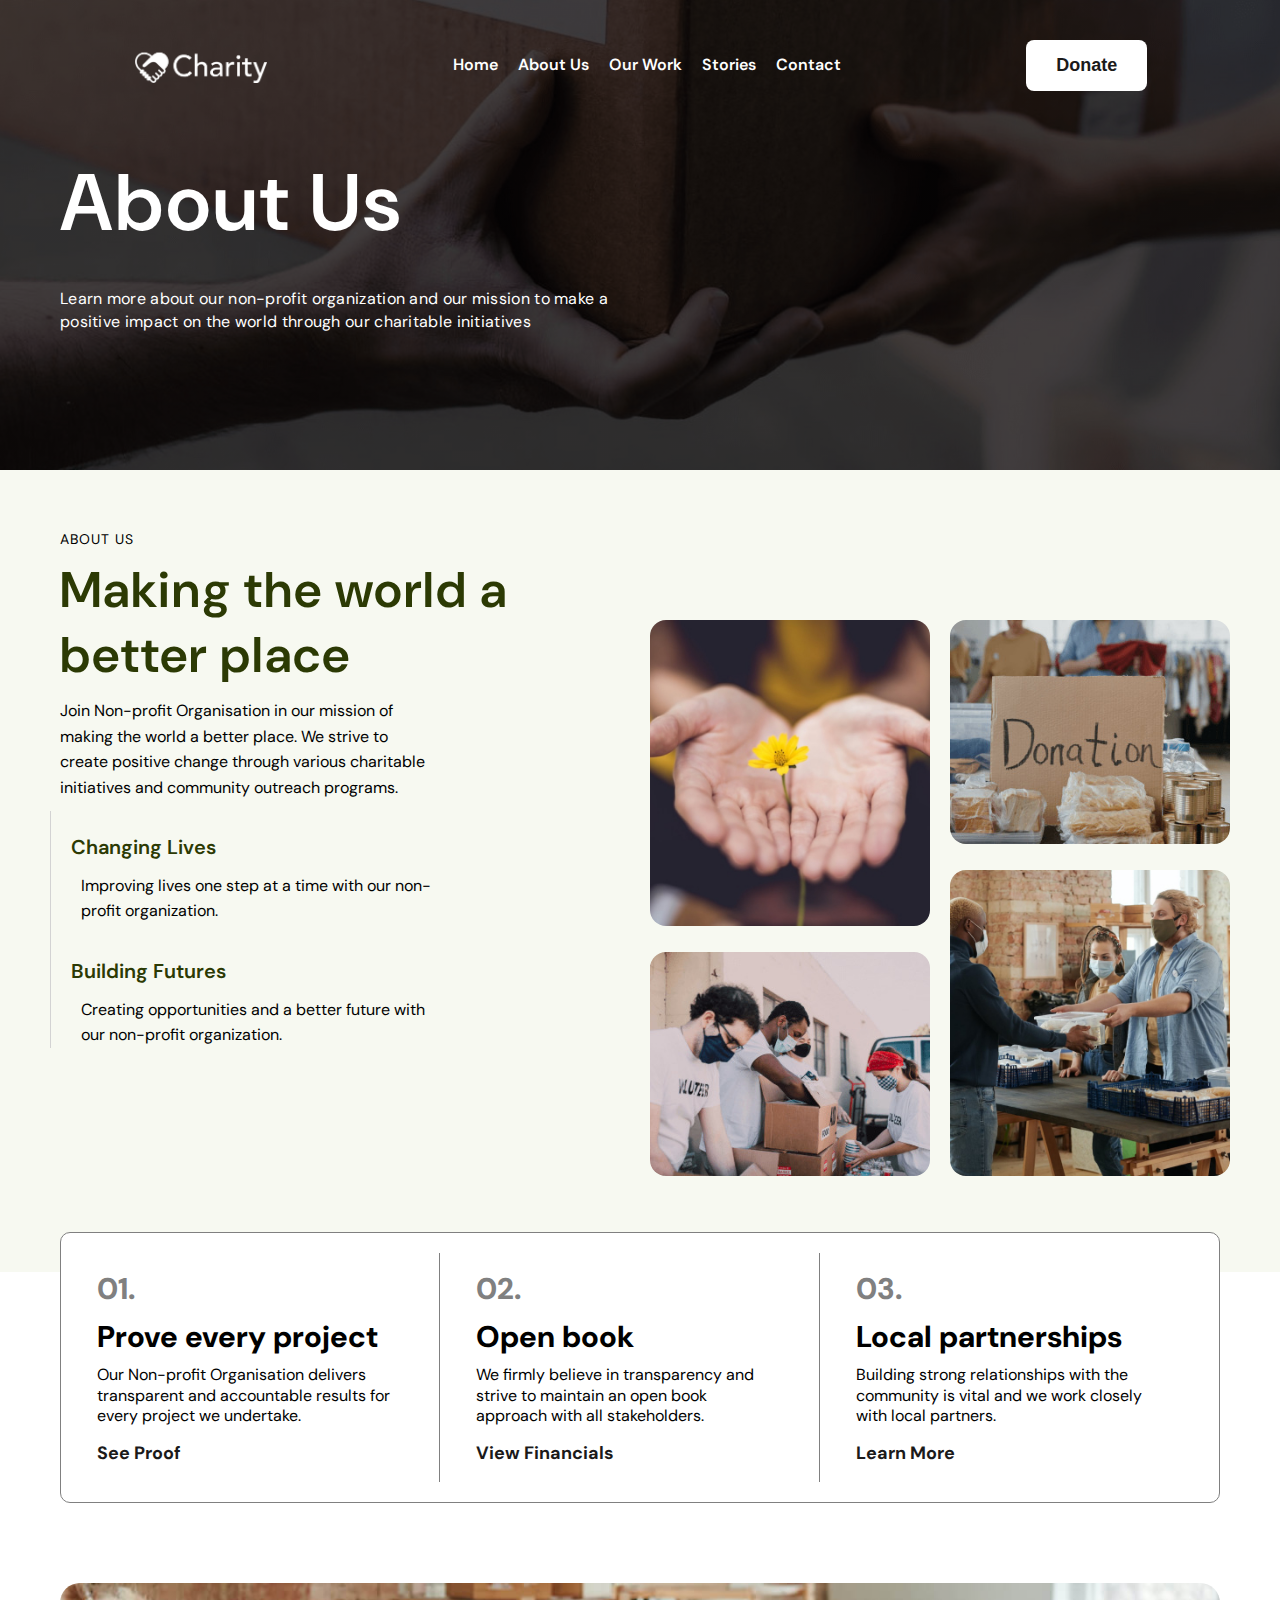
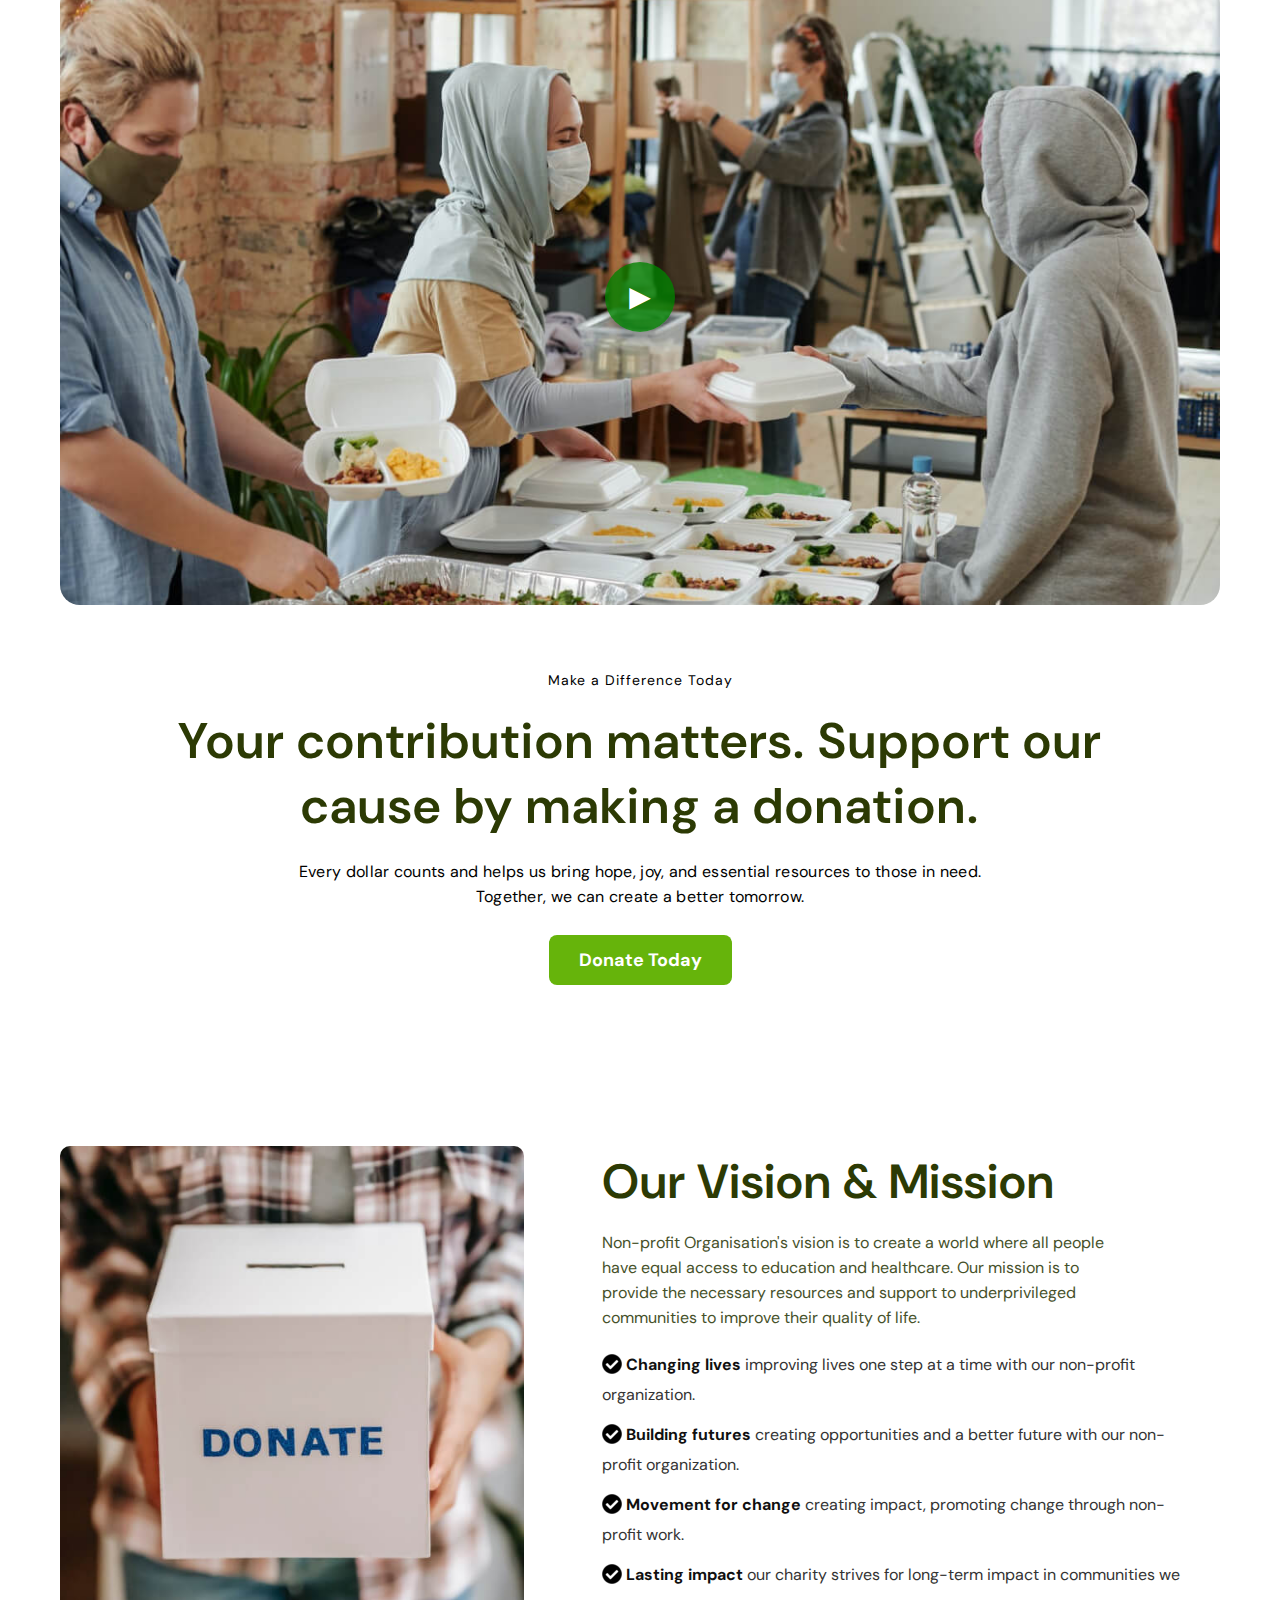
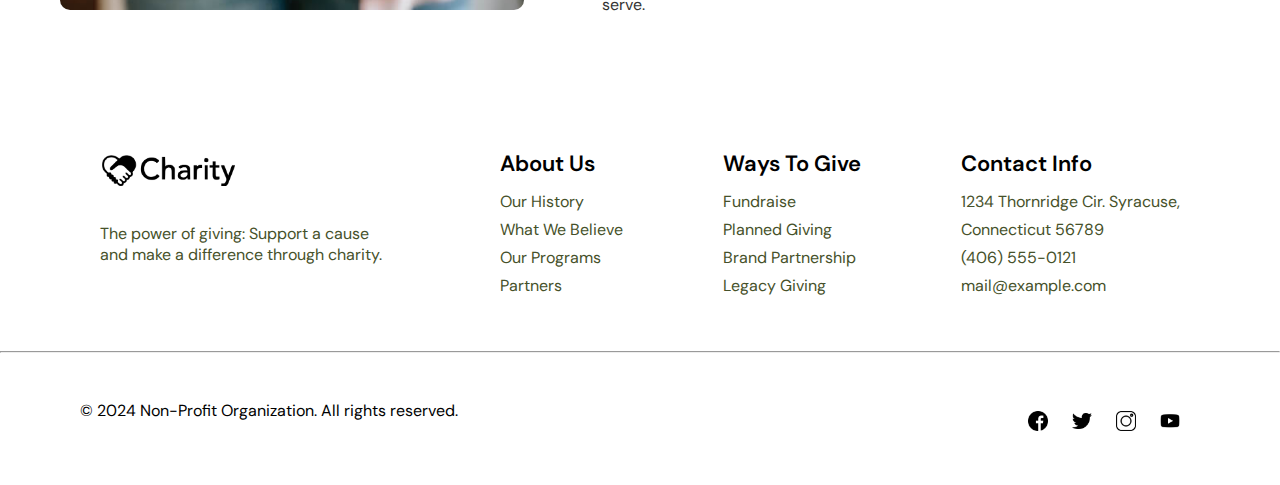
==== pages/about.html @ 6f776056 "first message" ====
<!DOCTYPE html>
<html lang="en">
  <head>
    <meta charset="UTF-8" />
    <meta name="viewport" content="width=device-width, initial-scale=1.0" />
    <link rel="preconnect" href="https://fonts.googleapis.com" />
    <link rel="preconnect" href="https://fonts.gstatic.com" crossorigin />
    <link
      href="https://fonts.googleapis.com/css2?family=DM+Sans:ital,opsz,wght@0,9..40,100..1000;1,9..40,100..1000&display=swap"
      rel="stylesheet"
    />
    <link rel="stylesheet" href="./about.css" />
    <title>About | Charity</title>
  </head>
  <body>
    <header class="header">
      <div class="navBar">
        <div class="logo">
          <img src="../assets/logo.png" alt="Logo" height="40px" />
        </div>
        <nav class="navList">
          <ul class="nav-list">
            <li><a href="../index.html">Home</a></li>
            <li><a href="#aboutus">About Us</a></li>
            <li><a href="./ourWork.html">Our Work</a></li>
            <li><a href="./stories.html">Stories</a></li>
            <li><a href="./contact.html">Contact</a></li>
          </ul>
        </nav>
        <button class="donate-btn"><a href="#donate">Donate</a></button>
        <div class="menu-icon" onclick="toggleMenu()">☰</div>
      </div>

      <section class="hero">
        <div class="hero-content">
          <h1>About Us</h1>
          <p>
            Learn more about our non-profit organization and our mission to make
            a <br />positive impact on the world through our charitable
            initiatives
          </p>
        </div>
      </section>
    </header>

    <div class="aboutWrapper">
      <div class="about-text">
        <div>
          <h3 class="aboutus">ABOUT US</h3>
          <h2>Making the world a better place</h2>
          <p>
            Join Non-profit Organisation in our mission of making the world a
            better place. We strive to create positive change through various
            charitable initiatives and community outreach programs.
          </p>
          <div class="about-subText">
            <h6>Changing Lives</h6>
            <p>
              Improving lives one step at a time with our non-profit
              organization.
            </p>
            <br />
            <h6>Building Futures</h6>
            <p>
              Creating opportunities and a better future with our non-profit
              organization.
            </p>
          </div>
        </div>
      </div>
      <div class="about">
        <div class="aboutImages-01">
          <div>
            <img src="../assets/01.jpg" alt="" />
          </div>
          <div>
            <img src="../assets/02.jpg" alt="" />
          </div>
        </div>
        <div class="aboutImages-02">
          <div>
            <img src="../assets/03.jpg" alt="" />
          </div>
          <div>
            <img src="../assets/04.jpg" alt="" />
          </div>
        </div>
      </div>
    </div>
    <div class="cards-wrapper">
      <div class="cards">
        <div class="card-01">
          <h5 class="numbers">01.</h5>
          <h5 class="headings">Prove every project</h5>
          <p>
            Our Non-profit Organisation delivers transparent and accountable
            results for every project we undertake.
          </p>
          <a href="#home">See Proof</a>
        </div>
        <div class="card-02">
          <h5 class="numbers">02.</h5>
          <h5 class="headings">Open book</h5>
          <p>
            We firmly believe in transparency and strive to maintain an open
            book approach with all stakeholders.
          </p>
          <a href="#home">View Financials</a>
        </div>
        <div class="card-03">
          <h5 class="numbers">03.</h5>
          <h5 class="headings">Local partnerships</h5>
          <p>
            Building strong relationships with the community is vital and we
            work closely with local partners.
          </p>
          <a href="#home">Learn More</a>
        </div>
      </div>
    </div>

    <div>
      <div class="video-thumbnail">
        <img src="../assets/about-01.jpg" alt="Food Distribution Image" />
        <div class="play-button"></div>
      </div>
    </div>

    <div class="make_difference">
      <h3 class="aboutus">Make a Difference Today</h3>
      <h2>
        Your contribution matters. Support our <br />cause by making a donation.
      </h2>
      <p>
        Every dollar counts and helps us bring hope, joy, and essential
        resources to those in need.<br />
        Together, we can create a better tomorrow.
      </p>
      <div id="submitBtnDiv">
        <a href="#" id="submitBtn">Donate Today</a>
      </div>
    </div>

    <!-- <div class="mission_vission_wrapper">
      <div class="misionVision">
        <img src="../assets/about-02.jpg" href="" />
        <div>
          <h2>Our Vision & Mission</h2>
          <p class="img-description">
            Non-profit Organisation's vision is to create a world where all people have equal access to education and healthcare. Our mission is to provide the necessary resources and support to underprivileged communities to improve their quality of life.
          </p>
          <div class="checkmark">
            <ul>
              <li>Changing lives improving lives one step at a time with our non-profit organization.</li>
              <li>Building futures creating opportunities and a better future with our non-profit organization.</li>
              <li>Movement for change creating impact, promoting change through non-profit work.</li>
              <li>Lasting impact our charity strives for long-term impact in communities we serve.</li>
            </ul>
          </div>
        </div>
      </div>
    </div> -->



    <section class="vision-mission">
      <div class="image-container">
        <img src="../assets//about-02.jpg" alt="Donate Box">
      </div>
      <div class="content-container">
        <h2>Our Vision & Mission</h2>
        <p>
          Non-profit Organisation's vision is to create a world where all people have equal access to education and healthcare. Our mission is to provide the necessary resources and support to underprivileged communities to improve their quality of life.
        </p>
        <ul>
          <li><span><img src="../assets/tickMark.png" /></span> <span>Changing lives</span> improving lives one step at a time with our non-profit organization.</li>
          <li><span><img src="../assets/tickMark.png" /></span> <span>Building futures</span> creating opportunities and a better future with our non-profit organization.</li>
          <li><span><img src="../assets/tickMark.png" /></span> <span>Movement for change</span> creating impact, promoting change through non-profit work.</li>
          <li><span><img src="../assets/tickMark.png" /></span> <span>Lasting impact</span> our charity strives for long-term impact in communities we serve.</li>
        </ul>
      </div>
    </section>







    <footer class="footer-wrapper">
      <div class="footer">
        <div>
          <ul>
            <li>
              <img src="../assets/logo_black.png" alt="logo" />
            </li>
            <li>
              <p>
                The power of giving: Support a cause and make a difference
                through charity.
              </p>
            </li>
          </ul>
        </div>
        <div>
          <ul>
            <h6>About Us</h6>
            <li>
              <a href="#">Our History</a>
            </li>
            <li>
              <a href="#">What We Believe</a>
            </li>
            <li>
              <a href="#">Our Programs</a>
            </li>
            <li>
              <a href="#">Partners</a>
            </li>
          </ul>
        </div>
        <div>
          <ul>
            <h6>Ways To Give</h6>
            <li>
              <a href="#">Fundraise</a>
            </li>
            <li>
              <a href="#">Planned Giving</a>
            </li>
            <li>
              <a href="#">Brand Partnership</a>
            </li>
            <li>
              <a href="#">Legacy Giving</a>
            </li>
          </ul>
        </div>
        <div>
          <ul>
            <h6>Contact Info</h6>
            <li>
              <a href="#">1234 Thornridge Cir. Syracuse,</a>
            </li>
            <li>
              <a href="#">Connecticut 56789</a>
            </li>
            <li>
              <a href="#">(406) 555-0121</a>
            </li>
            <li>
              <a href="#">mail@example.com</a>
            </li>
          </ul>
        </div>
      </div>
      <hr style="color: gray" />
      <div class="copyrights-part">
        <div>© 2024 Non-Profit Organization. All rights reserved.</div>
        <div class="social-links">
          <img src="../assets/facebook.png" alt="fb-icon" />
          <img src="../assets/twitter.png" alt="twitter-icon" />
          <img src="../assets/instagram.png" alt="insta-icon" />
          <img src="../assets/youtube.png" alt="youtube-icon" />
        </div>
      </div>
    </footer>

    <script src="../index.js"></script>
  </body>
</html>
---- pages/about.css ----
/* General Reset */
* {
  margin: 0;
  padding: 0;
  box-sizing: border-box;
}

body {
  font-family: "DM Sans", "sans";
  line-height: 1.3;
}
/* Header Styling */
.header {
  background-image: linear-gradient(rgba(0, 0, 0, 0.7), rgba(0, 0, 0, 0.7)),
    url("../assets/about-bg.jpg");
  background-size: cover;
  background-position: center center;
  color: white;
  text-align: center;
  height: 470px;
  align-items: center;
  color: white;
  /* position: fixed; */
  width: 100%;
  z-index: 1000;
}

.logo img {
  height: 40px;
}

.navBar {
  display: flex;
  justify-content: space-around;
  align-items: center;
  padding: 40px;
}

.nav-list {
  display: flex;
  justify-content: space-around;
  list-style: none;
  gap: 20px;
}

.nav-list li a {
  color: white;
  text-decoration: none;
  font-weight: 600;
}

.donate-btn {
  padding: 15px 30px;
  background-color: #ffffff;
  border: none;
  border-radius: 8px;
  cursor: pointer;
}

.donate-btn a {
  text-decoration: none;
  color: #1b1a1a;
  font-size: 18px;
  font-weight: 700;
  transition: background-color 0.3s;
}
.donate-btn:hover {
  transition: background-color 0.3s;
  background-color: #66b40b;
}
.menu-icon {
  display: none;
  font-size: 24px;
  color: white;
  cursor: pointer;
}

/* Hero Section */
.hero {
  display: flex;
  flex-direction: column;
  justify-content: center;
  padding: 20px;
  text-align: center;
}

.hero-content h1 {
  font-size: 80px;
  font-weight: 600;
  margin-bottom: 2rem;
  letter-spacing: 3px;
  text-align: left;
  padding-left: 40px;
}

.hero-content p {
  font-size: 16px;
  font-weight: 400;
  margin-bottom: 1rem;
  letter-spacing: 0.3px;
  line-height: 23px;
  text-align: left;
  padding-left: 40px;
}

.cta-button {
  background-color: #66b40b;
  color: white;
  padding: 0.75rem 2rem;
  text-decoration: none;
  font-size: 1.2rem;
  font-weight: bold;
  border-radius: 5px;
  margin-top: 5px;
}

.cta-button:hover {
  background-color: #5b9f0c;
  color: white;
}
.aboutWrapper {
  display: flex;
  flex-direction: row;
  justify-content: space-between;
  padding: 50px;
  background-color: #f7f9f1;
  /* margin: 100px 1px 0px 1px; */
}
.about {
  display: flex;
  flex-direction: row;
  gap: 20px;
  /* background-color: #f7f9f1; */
  margin-top: 100px;
  margin-bottom: 40px;
}
.about img {
  border-radius: 16px;
  width: 280px;
}
.aboutImages-01 {
  display: flex;
  flex-direction: column;
  gap: 20px;
  border-radius: 16px;
}
.aboutImages-02 {
  display: flex;
  flex-direction: column;
  gap: 20px;
  border-radius: 16px;
}
.aboutImages img {
  width: 280px;
  height: auto;
  border-radius: 12px;
  box-shadow: 0 4px 6px rgba(0, 0, 0, 0.1);
  object-fit: cover;
}
.about {
  margin-bottom: 40px;
}
.about-wrap {
  /* margin-left: auto; */
  padding: 40px;
  display: flex;
  justify-content: space-between;
}
.about-text h3 {
  margin: 10px;
  font-size: 14px !important;
  letter-spacing: 1px;
  font-weight: 400;
}
.about-text h2 {
  margin: 10px;
  font-size: 50px;
  color: #2c3a04;
  font-weight: 600;
  width: 450px;
  letter-spacing: 2px;
  /* line-height: 2px; */
}
.about-text p {
  /* margin: 10px;
    width: 450px; */

  margin: 10px;
  font-size: 16px;
  font-weight: 400;
  line-height: 1.6;
  width: 370px;
  letter-spacing: 0px;
}
.about-text h6 {
  font-size: 1.25rem;
  line-height: 1.6em;
  font-weight: 600;
  color: #2c3a04;
}
.about-subText {
  border-left: 1px solid lightgrey;
  padding-top: 20px;
  padding-left: 20px;
}

.cards {
  display: flex;
  /* text-align: center; */
  justify-content: flex-start;
  background-color: #ffffff;
  margin: -40px 60px;
  padding: 10px;
  border: 1px solid gray;
  border-radius: 10px;
}
.cards p {
  width: 300px;
}
.card-01,
.card-02,
.card-03 {
  width: 500px;
  margin: 10px;
  padding: 1em 1em;
}
.card-01,
.card-02 {
  border-right: 1px solid gray;
}
.numbers {
  font-weight: 800;
  font-size: 30px;
  color: gray;
  margin-bottom: 9px;
}
.headings {
  font-weight: 800;
  font-size: 30px;
  color: black;
  margin-bottom: 9px;
}
.card-01 a {
  text-decoration: none;
  color: #1b1a1a;
  font-size: 18px;
  font-weight: 700;
  margin-top: 9px;
}
.card-01 a::after {
  /* content: url("./assets/right.png"); */
  width: 10px;
  height: 8px;
}
.card-02 a {
  text-decoration: none;
  color: #1b1a1a;
  font-size: 18px;
  font-weight: 700;
  margin-top: 9px;
}
.card-02 a::after {
  content: url();
}
.card-03 a {
  text-decoration: none;
  color: #1b1a1a;
  font-size: 18px;
  font-weight: 700;
  margin-top: 9px;
}
.card-01 p {
  margin-top: 8px;
  margin-bottom: 8px;
  font-size: 16px;
  font-weight: 400;
  margin-bottom: 15px;
}
.card-02 p {
  margin-top: 8px;
  margin-bottom: 8px;
  font-size: 16px;
  font-weight: 400;
  margin-bottom: 15px;
}
.card-03 p {
  margin-top: 8px;
  margin-bottom: 8px;
  font-size: 16px;
  font-weight: 400;
  margin-bottom: 15px;
}

.video-thumbnail {
  position: relative;
  width: 100%;
  /* max-width: 800px; */
  margin: auto;
  padding: 60px;
  margin-top: 60px;
  border-radius: 20px;
  overflow: hidden;
}

.video-thumbnail img {
  width: 100%;
  height: auto;
  object-fit: cover;
  border-radius: 20px;
}

.play-button {
  position: absolute;
  top: 50%; /* Center the button vertically */
  left: 50%; /* Center the button horizontally */
  transform: translate(-50%, -50%);
  background-color: rgba(0, 128, 0, 0.8);
  width: 70px;
  height: 70px;
  border-radius: 50%;
  display: flex;
  justify-content: center;
  align-items: center;
  box-shadow: 0px 4px 10px rgba(0, 0, 0, 0.3);
  cursor: pointer;
  transition: transform 0.3s ease, box-shadow 0.3s ease;
}

.play-button:hover {
  transform: translate(-50%, -50%) scale(1.1);
  box-shadow: 0px 6px 12px rgba(0, 0, 0, 0.5);
}

.play-button::before {
  content: "▶";
  color: white;
  font-size: 28px;
  font-weight: bold;
}
.make_difference h3 {
  /* margin: 10px; */
  font-size: 14px !important;
  letter-spacing: 1px;
  font-weight: 400;
  text-align: center;
}
.make_difference h2{
    font-size: 50px;
    color: #2c3a04;
    font-weight: 600;
    letter-spacing: 2px;
    text-align: center;
    margin-top: 20px;
}
.make_difference p{
  margin-top: 20px;
  text-align: center;
  line-height: 25px;
  letter-spacing: 0.3px;
}

.make_difference a {
  background-color: #66b40b;
  color: white;
  border-radius: 8px;
  padding: 13px 30px;
  text-decoration: none;
  font-size: 18px;
  font-weight: 700;
}
#submitBtnDiv{
  text-align: center;
  margin-top: 40px;
  margin-bottom: 80px;
}
/* 
.misionVision .img-description {
  font-size: 16px;
  font-weight: 400;
  width: 510px;
  line-height: 25px;
  margin-bottom: 20px;
}
.checkmark li{
  list-style-type: none;
  list-style-image: url("../assets/tickMark.png");
  line-height: 25px;
  margin-left: 20px;
} */



.vision-mission {
  display: flex;
  flex-wrap: wrap;
  align-items: center;
  justify-content: space-between;
  padding: 60px;
  background-color: #ffffff;
  border-radius: 10px;
  /* box-shadow: 0 4px 6px rgba(0, 0, 0, 0.1); */
}

.image-container {
  flex: 1;
  max-width: 40%;
  text-align: center;
}

.image-container img {
  max-width: 100%;
  border-radius: 10px;
}

.content-container {
  flex: 2;
  max-width: 55%;
  padding: 20px;
}

.content-container h2 {
  color: #2c3a04;
  font-size: 48px;
  font-weight: 600;
  line-height: 57px;
  letter-spacing: 1px;
  width: 510px;
  margin-bottom: 20px;
  margin-top: 20px;
}

.content-container p {
  font-size: 16px;
  font-weight: 400;
  width: 510px;
  line-height: 25px;
  margin-bottom: 20px;
  color: #46512a;
}

.content-container ul {
  list-style: none;
  padding: 0;
}

.content-container li {
  font-size: 1rem;
  margin: 10px 0;
  color: #333333;
  align-items: flex-start;
  line-height: 30px;
}

.content-container li span {
  color: #101010;
  font-weight: bold;
}

li img{
  margin: -4px 0px;
}








/* FOOTER */
.footer {
  display: flex;
  justify-content: space-evenly;
  margin-bottom: 3em;
  margin-top: 40px;
}
.footer img {
  height: 40px;
}
.footer h6 {
  font-size: 22px;
  font-weight: 600;
  margin-bottom: 14px;
}
.footer p {
  width: 300px;
  color: #46512a;
  margin-top: 30px;
}
.footer li {
  text-decoration: none;
  list-style: none;
  padding-bottom: 7px;
}
.footer li a {
  text-decoration: none;
  color: #46512a;
  cursor: pointer;
}
.copyrights-part {
  display: flex;
  justify-content: space-between;
  margin: 3em 5em 3em 5em;
}
.social-links img {
  width: 20px;
  height: 20px;
  margin-top: 10px;
  margin-right: 20px;
  /* display: flex;
  flex-direction: column; */
  /* gap: 24px; */
}

@media (max-width: 1200px) {
  .aboutWrapper {
    display: flex;
    flex-direction: column;
  }
  .about {
    display: flex;
    flex-direction: column;
  }
  .aboutImages-01 {
    display: flex;
    flex-direction: column;
    gap: 20px;
    border-radius: 16px;
  }
  .aboutImages-02 {
    display: flex;
    flex-direction: column;
    gap: 20px;
    border-radius: 16px;
  }
  .aboutWrapper {
    display: flex;
    flex-direction: column;
  }
  .about {
    display: flex;
    flex-direction: column;
  }
  .aboutImages-01 {
    display: flex;
    flex-direction: column;
    gap: 20px;
    border-radius: 16px;
    margin: 0 auto;
  }
  .aboutImages-02 {
    display: flex;
    flex-direction: column;
    gap: 20px;
    border-radius: 16px;
    margin: 0 auto;
  }
  .about-text h3 {
    margin: 0 auto;
    font-size: 14px !important;
    letter-spacing: 1px;
    font-weight: 300;
    text-align: center;
    padding-top: 10px;
  }
  .about-text h2 {
    margin: 0 auto;
    font-size: 30px;
    color: #2c3a04;
    font-weight: 600;
    width: fit-content;
    text-align: center;
    padding-top: 10px;
  }
  .about-text p {
    margin: 0 auto;
    font-size: 16px;
    line-height: 1.6;
    padding-top: 10px;
    width: fit-content;
    letter-spacing: 0px;
    text-align: center;
  }
  .cards {
    display: flex;
    flex-direction: column;
  }
  .cards p {
    width: 100%;
  }
  .card-01,
  .card-02 {
    border-bottom: 1px solid gray;
    border-right: none;
    margin: auto;
    text-align: center;
  }
  .card-03 {
    margin: auto;
    text-align: center;
  }
  .footer {
    justify-content: space-around; /* Adjust spacing for medium screens */
  }
  .footer p {
    width: 250px; /* Adjust paragraph width */
  }
  .copyrights-part {
    margin: 2em 3em; /* Reduce margins */
  }
}
@media (max-width: 768px) {
  .navList {
    display: none;
    flex-direction: column;
    background-color: #333;
    position: absolute;
    top: 60px;
    right: 0;
    width: 100%;
    text-align: center;
    padding: 20px 0;
  }

  .navList.active {
    display: flex;
  }

  .menu-icon {
    display: block;
  }

  .nav-list {
    flex-direction: column;
    gap: 15px;
  }

  .donate-btn {
    margin: 10px auto 0;
  }
  .hero-content h1 {
    font-size: 50px;
    font-weight: 600;
    margin-bottom: 2rem;
    letter-spacing: 1px;
  }

  .hero-content p {
    font-size: 20px;
    font-weight: 400;
    margin-bottom: 4rem;
    /* letter-spacing: 0.3px; */
  }

  .cta-button {
    background-color: #66b40b;
    color: white;
    padding: 0.75rem 2rem;
    text-decoration: none;
    font-size: 1.2rem;
    font-weight: bold;
    border-radius: 5px;
    margin-top: 5px;
  }

  .cta-button:hover {
    background-color: #5b9f0c;
    color: white;
  }

  .aboutWrapper {
    display: flex;
    flex-direction: column;
  }
  .aboutWrapper {
    display: flex;
    flex-direction: column;
  }
  .about {
    display: flex;
    flex-direction: column;
  }
  .aboutImages-01 {
    display: flex;
    flex-direction: column;
    gap: 20px;
    border-radius: 16px;
  }
  .aboutImages-02 {
    display: flex;
    flex-direction: column;
    gap: 20px;
    border-radius: 16px;
  }
  .aboutWrapper {
    display: flex;
    flex-direction: column;
  }
  .about {
    display: flex;
    flex-direction: column;
  }
  /* .about img{
      width: fit-content;
    } */
  .aboutImages-01 {
    display: flex;
    flex-direction: column;
    flex-wrap: wrap;
    gap: 20px;
    border-radius: 16px;
  }
  .aboutImages-02 {
    display: flex;
    flex-direction: column;
    gap: 20px;
    border-radius: 16px;
  }
  .about-text h3 {
    margin: 10px;
    font-size: 14px !important;
    letter-spacing: 1px;
    font-weight: 300;
    text-align: center;
  }
  .about-text h2 {
    margin: 10px;
    font-size: 30px;
    color: #2c3a04;
    font-weight: 600;
    width: fit-content;
    text-align: center;
  }
  .about-text p {
    margin: 10px;
    font-size: 16px;
    line-height: 1.6;
    width: fit-content;
    letter-spacing: 0px;
    text-align: center;
  }

  .cards {
    flex-direction: column;
  }
  .cards p {
    width: 300px;
  }
  .card-01,
  .card-02 {
    border-bottom: 1px solid gray;
    border-right: none;
    margin: auto;
    margin: auto;
    width: auto;
    text-align: center;
  }
  .card-03 {
    margin: auto;
    margin: auto;
    width: auto;
    text-align: center;
  }

  
  .misionVision h2 {
    font-size: 48px;
    font-weight: 600;
    line-height: 57px;
    letter-spacing: 1px;
    width: fit-content;
    text-align: center;
    margin-bottom: 20px;
    margin-top: 20px;
  }
  .misionVision .img-description {
    font-size: 16px;
    font-weight: 400;
    width: fit-content;
    text-align: center;
    line-height: 25px;
  }

  .footer {
    flex-direction: column; /* Stack content vertically */
    align-items: center;
    text-align: center; /* Center-align text */
  }
  .footer p {
    width: 100%; /* Allow paragraph to occupy full width */
  }
  .copyrights-part {
    flex-direction: column; /* Stack content vertically */
    text-align: center;
    margin: 2em 1em; /* Reduce margins */
  }
  .copyrights-part .social-links {
    justify-content: center; /* Center the social links */
  }



  .vision-mission {
    flex-direction: column;
    text-align: center;
  }

  .image-container, .content-container {
    max-width: 100%;
  }

  .content-container ul {
    text-align: left;
    margin: 0 auto;
  }
}

@media (max-width: 500px) {
  .hero-content h1 {
    font-size: 1.8rem;
  }

  .hero-content p {
    font-size: 1rem;
  }

  .cta-button {
    padding: 5px 10px;
  }

  .aboutWrapper {
    display: flex;
    flex-direction: column;
  }
  .about {
    display: flex;
    flex-direction: column;
  }
  .aboutImages-01 {
    display: flex;
    flex-direction: column;
    gap: 20px;
    border-radius: 16px;
  }
  .aboutImages-02 {
    display: flex;
    flex-direction: column;
    gap: 20px;
    border-radius: 16px;
  }
  .about-text h3 {
    margin: 10px;
    font-size: 14px !important;
    letter-spacing: 1px;
    font-weight: 300;
    text-align: center;
  }
  .about-text h2 {
    margin: 10px;
    font-size: 30px;
    color: #2c3a04;
    font-weight: 600;
    width: fit-content;
    text-align: center;
  }
  .about-text p {
    margin: 10px;
    font-size: 16px;
    line-height: 1.6;
    width: fit-content;
    letter-spacing: 0px;
    text-align: center;
  }

  .cards {
    flex-direction: column;
  }
  .cards p {
    width: 100px;
  }
  .cards p {
    width: 150px;
    margin: auto;
  }
  .card-01,
  .card-02 {
    border-bottom: 1px solid gray;
    border-right: none;
    margin: auto;
    width: auto;
    text-align: center;
  }

  .misionVision {
    display: flex;
    flex-direction: column;
    padding: 50px;
    margin-bottom: 50px;
    gap: 5em;
    padding: 50px;
  }
  .misionVision {
    display: flex;
    justify-content: space-between;

    /* margin-bottom: 50px; */
    /* border-bottom: 1px solid gray; */
  }
  .misionVision img {
    border-radius: 16px;
    width: auto;
  }
  .misionVision .img-title {
    color: #1b1a1a;
    font-size: 14px;
    text-transform: uppercase;
    line-height: 1.2em;
    letter-spacing: 2px;
    /* margin: 0 auto; */
    text-align: center;
  }
  .misionVision h2 {
    font-size: 48px;
    font-weight: 600;
    line-height: 57px;
    letter-spacing: 1px;
    width: fit-content;
    text-align: center;
    margin-bottom: 20px;
    margin-top: 20px;
  }
  .misionVision .img-description {
    font-size: 16px;
    font-weight: 400;
    width: fit-content;
    text-align: center;
    line-height: 25px;
  }

  .footer {
    margin-top: 20px;
    margin-bottom: 2em;
  }
  .footer h6 {
    font-size: 18px; /* Reduce heading size */
  }
  .footer p {
    font-size: 14px; /* Reduce paragraph font size */
  }
  .copyrights-part {
    margin: 1em; /* Further reduce margins */
  }
  .copyrights-part div {
    font-size: 14px; /* Reduce font size */
  }
  .social-links img {
    height: 30px; /* Reduce icon size */
  }
}
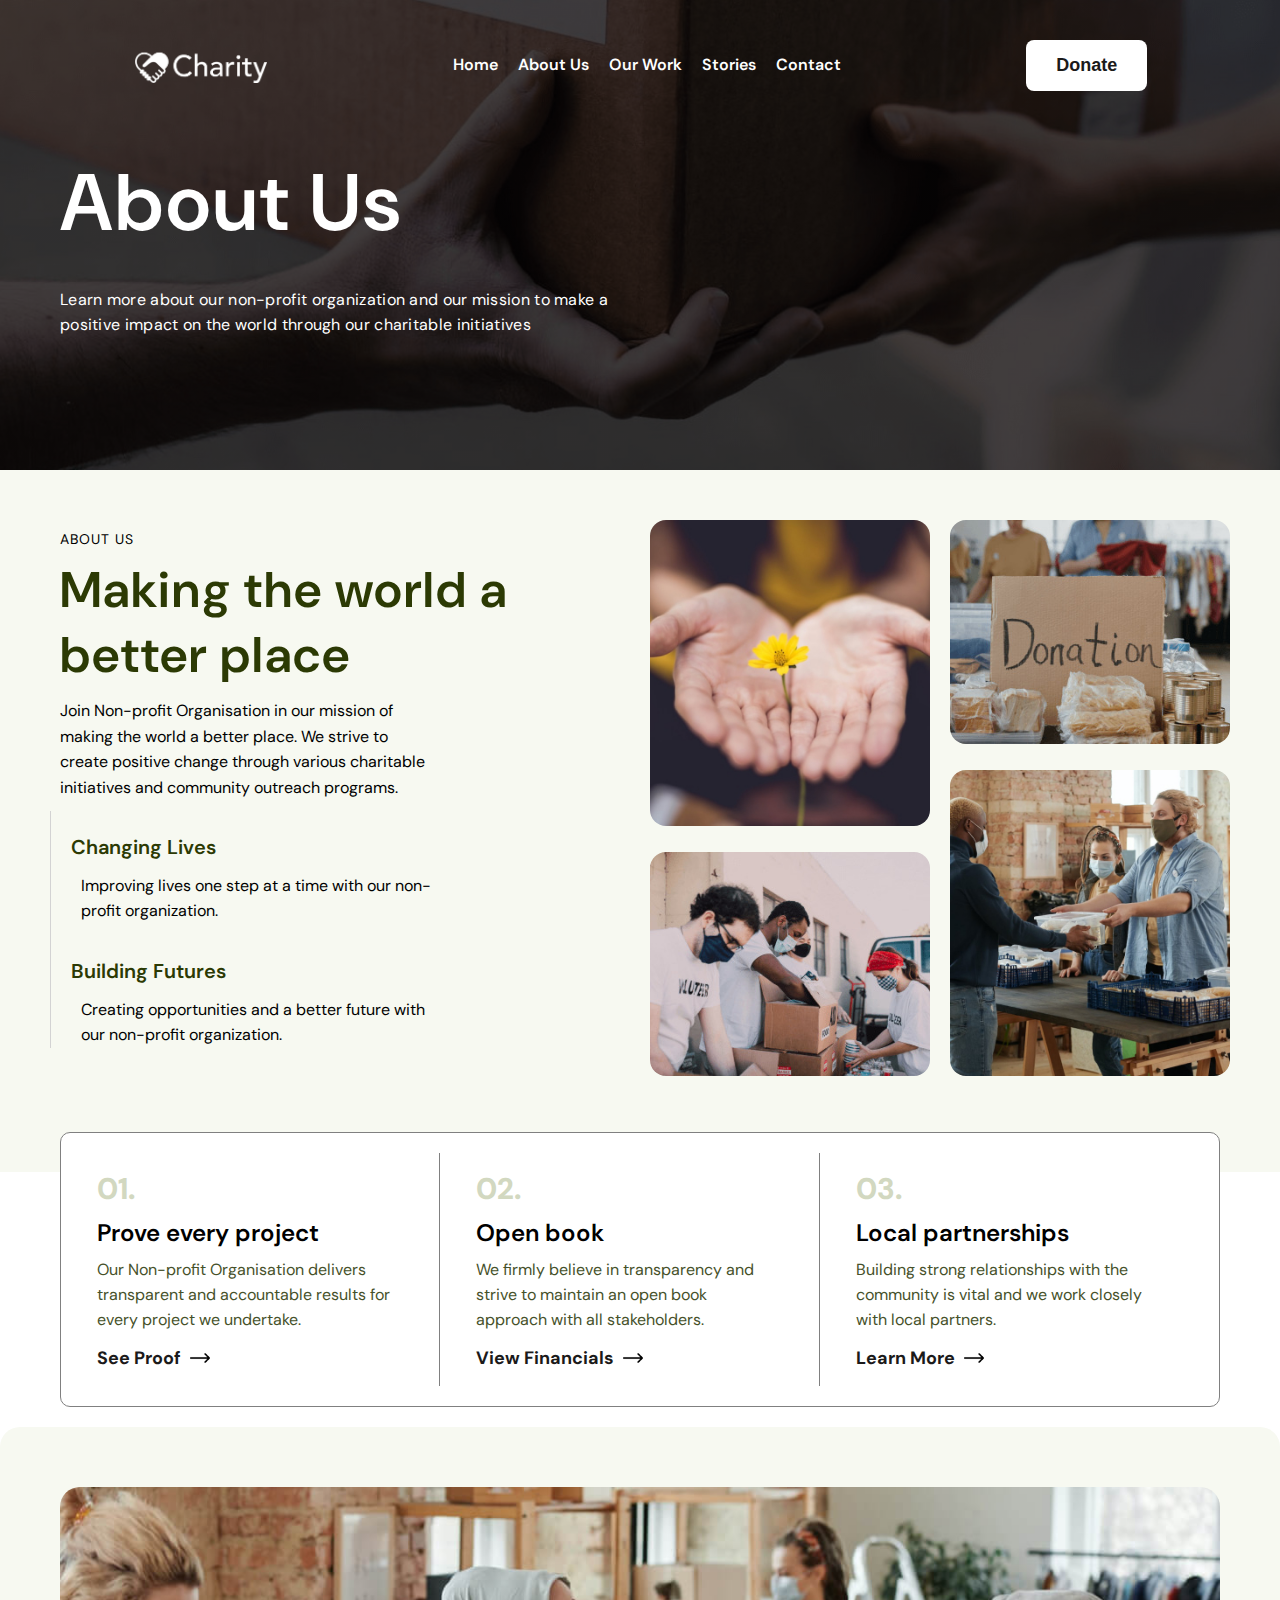
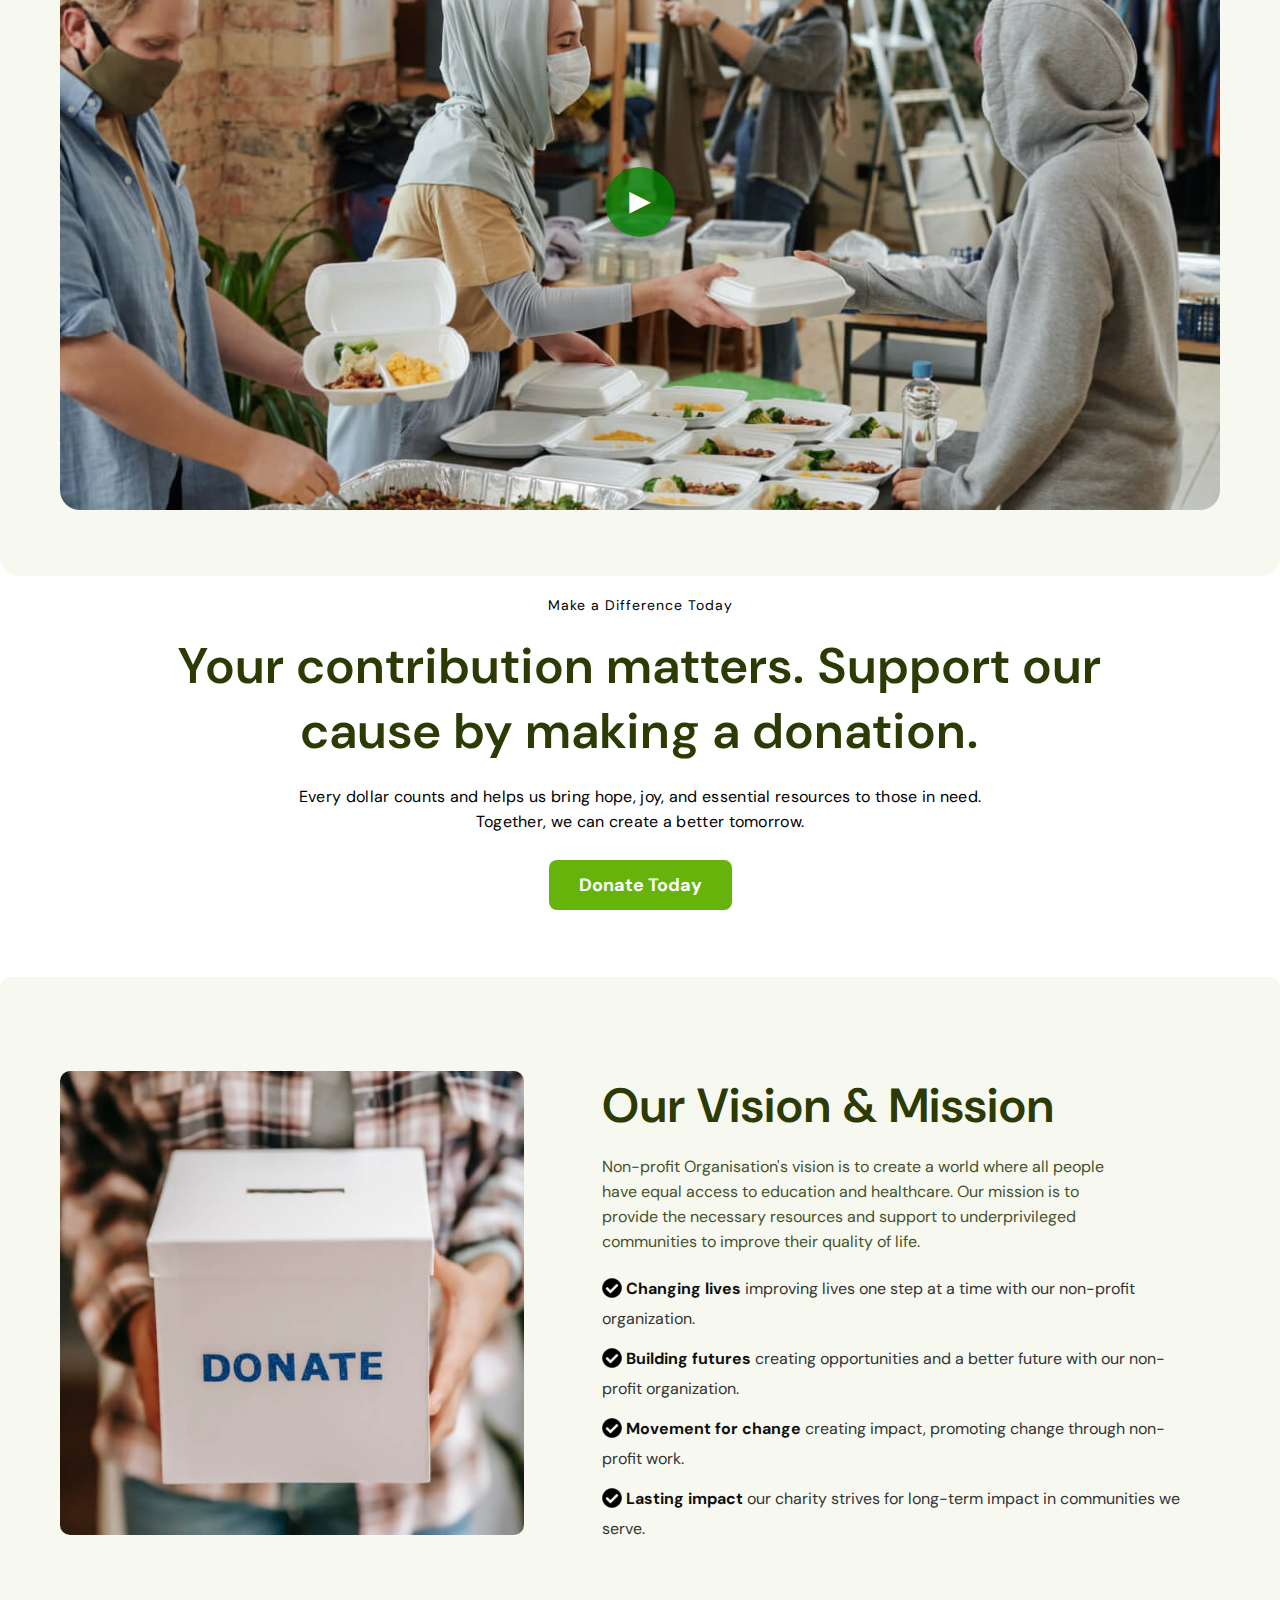
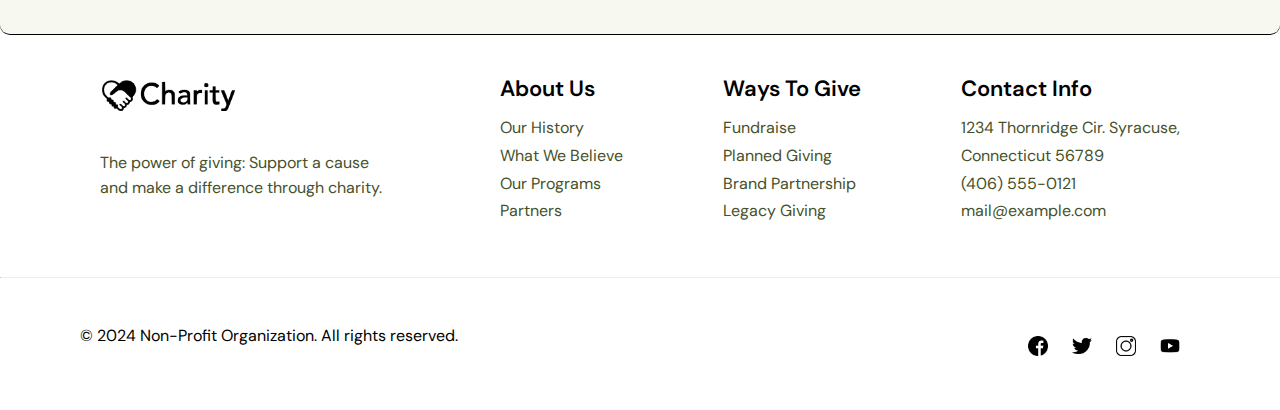
==== commit ba2145d6: "responsive added" ====
--- a/pages/about.html
+++ b/pages/about.html
@@ -92,29 +92,22 @@
         <div class="card-01">
           <h5 class="numbers">01.</h5>
           <h5 class="headings">Prove every project</h5>
-          <p>
-            Our Non-profit Organisation delivers transparent and accountable
-            results for every project we undertake.
-          </p>
-          <a href="#home">See Proof</a>
+          <p>Our Non-profit Organisation delivers transparent and accountable results for every project we undertake.</p>
+          <a href="#home">See Proof  <img src="../assets/arrow.png" alt="arrow" class="arrow" height="20px" weight="20px"/></a>
         </div>
         <div class="card-02">
           <h5 class="numbers">02.</h5>
           <h5 class="headings">Open book</h5>
-          <p>
-            We firmly believe in transparency and strive to maintain an open
-            book approach with all stakeholders.
-          </p>
-          <a href="#home">View Financials</a>
+          <p>We firmly believe in transparency and strive to maintain an open book approach with all stakeholders.</p>
+          <a href="#home">View Financials <img src="../assets/arrow.png" alt="arrow" class="arrow" height="20px" weight="20px"/></a>
         </div>
         <div class="card-03">
           <h5 class="numbers">03.</h5>
           <h5 class="headings">Local partnerships</h5>
           <p>
-            Building strong relationships with the community is vital and we
-            work closely with local partners.
-          </p>
-          <a href="#home">Learn More</a>
+            Building strong relationships with the community is vital and we work closely with local partners.
+          </p>
+          <a href="#home">Learn More <img src="../assets/arrow.png" alt="arrow" class="arrow" height="20px" weight="20px"/></a>
         </div>
       </div>
     </div>
@@ -254,7 +247,7 @@
           </ul>
         </div>
       </div>
-      <hr style="color: gray" />
+      <hr style="border-top: rgba(128,137,106,0.35)" />
       <div class="copyrights-part">
         <div>© 2024 Non-Profit Organization. All rights reserved.</div>
         <div class="social-links">
--- a/pages/about.css
+++ b/pages/about.css
@@ -98,7 +98,7 @@
   font-weight: 400;
   margin-bottom: 1rem;
   letter-spacing: 0.3px;
-  line-height: 23px;
+  line-height: 25px;
   text-align: left;
   padding-left: 40px;
 }
@@ -130,8 +130,6 @@
   display: flex;
   flex-direction: row;
   gap: 20px;
-  /* background-color: #f7f9f1; */
-  margin-top: 100px;
   margin-bottom: 40px;
 }
 .about img {
@@ -231,12 +229,12 @@
 .numbers {
   font-weight: 800;
   font-size: 30px;
-  color: gray;
+  color: #d2d8c0;
   margin-bottom: 9px;
 }
 .headings {
-  font-weight: 800;
-  font-size: 30px;
+  font-weight: 600;
+  font-size: 24px;
   color: black;
   margin-bottom: 9px;
 }
@@ -274,27 +272,37 @@
   margin-bottom: 8px;
   font-size: 16px;
   font-weight: 400;
+  color: #46512a;
   margin-bottom: 15px;
+  line-height: 25px;
 }
 .card-02 p {
   margin-top: 8px;
   margin-bottom: 8px;
   font-size: 16px;
   font-weight: 400;
+  color: #46512a;
   margin-bottom: 15px;
+  line-height: 25px;
 }
 .card-03 p {
   margin-top: 8px;
   margin-bottom: 8px;
   font-size: 16px;
   font-weight: 400;
+  color: #46512a;
   margin-bottom: 15px;
+  line-height: 25px;
+}
+
+.cards img{
+  margin: 0px 0px -4px 5px;
 }
 
 .video-thumbnail {
   position: relative;
   width: 100%;
-  /* max-width: 800px; */
+  background-color: #f7f9f1;
   margin: auto;
   padding: 60px;
   margin-top: 60px;
@@ -338,7 +346,7 @@
   font-weight: bold;
 }
 .make_difference h3 {
-  /* margin: 10px; */
+  margin-top: 20px;
   font-size: 14px !important;
   letter-spacing: 1px;
   font-weight: 400;
@@ -396,9 +404,9 @@
   align-items: center;
   justify-content: space-between;
   padding: 60px;
-  background-color: #ffffff;
+  background-color: #f7f9f1;
   border-radius: 10px;
-  /* box-shadow: 0 4px 6px rgba(0, 0, 0, 0.1); */
+  border-bottom: 1px solid black;
 }
 
 .image-container {
@@ -473,6 +481,7 @@
   justify-content: space-evenly;
   margin-bottom: 3em;
   margin-top: 40px;
+  background-color: white;
 }
 .footer img {
   height: 40px;
@@ -486,6 +495,7 @@
   width: 300px;
   color: #46512a;
   margin-top: 30px;
+  line-height: 25px;
 }
 .footer li {
   text-decoration: none;
@@ -816,6 +826,11 @@
 }
 
 @media (max-width: 500px) {
+  .donate-btn {
+    padding: 10px 10px;
+    font-size: 13px;
+  }
+  
   .hero-content h1 {
     font-size: 1.8rem;
   }
@@ -937,6 +952,13 @@
     line-height: 25px;
   }
 
+  .content-container h2{
+    width: fit-content;
+  }
+  .content-container p{
+    width: fit-content;
+  }
+
   .footer {
     margin-top: 20px;
     margin-bottom: 2em;
